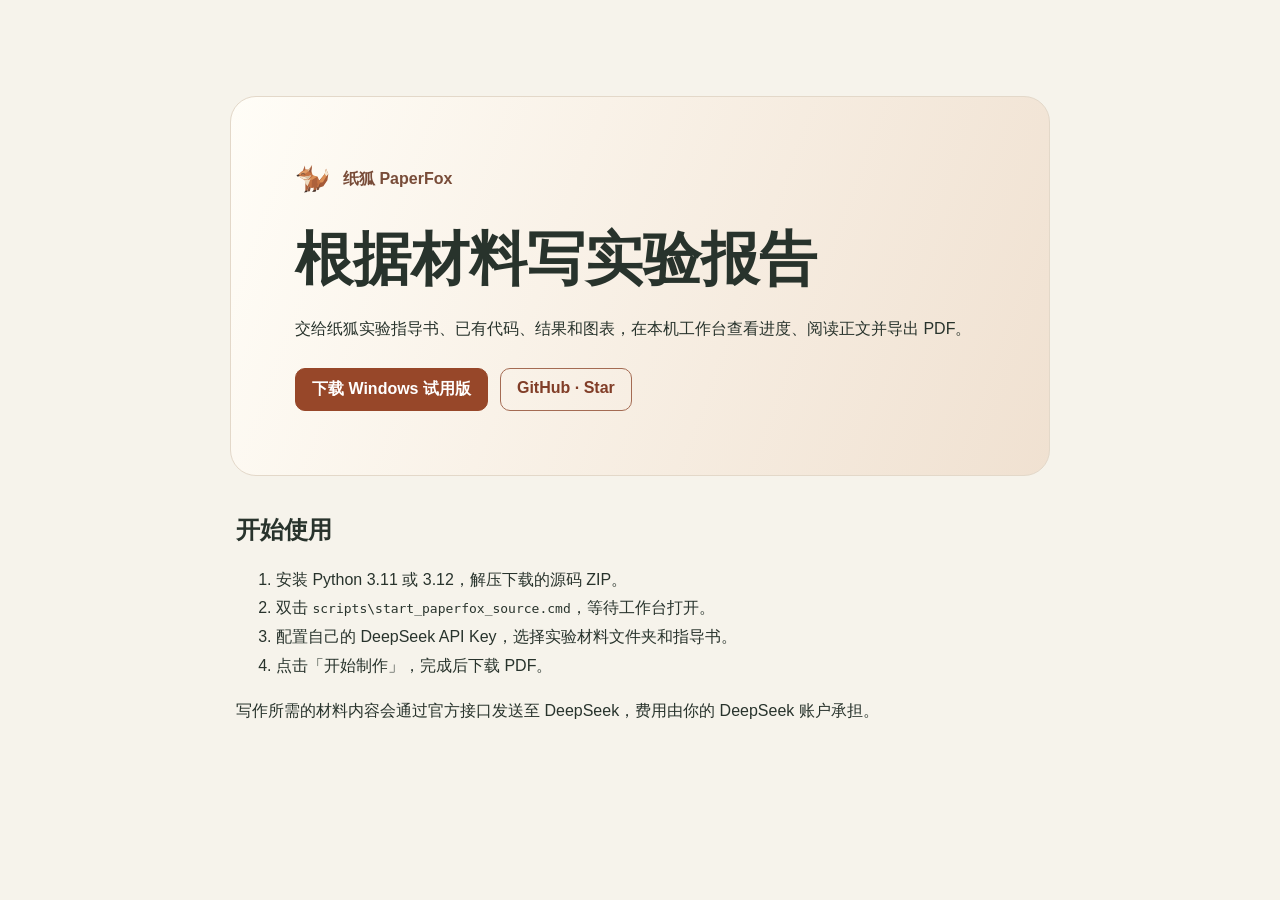
==== docs/index.html @ 43dbe195 "Publish PaperFox Windows preview" ====
<!doctype html>
<html lang="zh-CN">
<head>
  <meta charset="utf-8">
  <meta name="viewport" content="width=device-width, initial-scale=1">
  <meta name="description" content="纸狐根据已有实验材料和指导书制作实验报告，并在 Windows 本机导出 PDF。">
  <title>纸狐 PaperFox · 根据材料写实验报告</title>
  <style>
    :root { color-scheme: light; font-family: "Segoe UI", "Microsoft YaHei", sans-serif; color: #28332c; background: #f6f3eb; }
    body { margin: 0; }
    main { max-width: 820px; margin: auto; padding: clamp(30px, 8vw, 96px) 24px; }
    header { padding: clamp(24px, 6vw, 64px); background: linear-gradient(110deg, #fffdf7, #f0e1d1); border: 1px solid #e3d8c9; border-radius: 26px; }
    .brand { display: flex; align-items: center; gap: 12px; color: #784c38; font-weight: 700; }
    h1 { font-size: clamp(32px, 6vw, 58px); margin: 24px 0 12px; }
    p, li { line-height: 1.8; }
    nav { display: flex; flex-wrap: wrap; gap: 12px; margin-top: 24px; }
    a { color: #813d27; }
    nav a { padding: 10px 16px; border: 1px solid #a46b53; border-radius: 10px; text-decoration: none; font-weight: 650; }
    nav a:first-child { background: #974729; border-color: #974729; color: white; }
    section { padding: 18px 6px; }
  </style>
</head>
<body>
  <main>
    <header>
      <div class="brand"><img src="paperfox.svg" alt="" width="36" height="36">纸狐 PaperFox</div>
      <h1>根据材料写实验报告</h1>
      <p>交给纸狐实验指导书、已有代码、结果和图表，在本机工作台查看进度、阅读正文并导出 PDF。</p>
      <nav aria-label="项目链接">
        <a href="https://github.com/ezalbxx/PaperFox/releases/latest">下载 Windows 试用版</a>
        <a href="https://github.com/ezalbxx/PaperFox">GitHub · Star</a>
      </nav>
    </header>
    <section>
      <h2>开始使用</h2>
      <ol>
        <li>安装 Python 3.11 或 3.12，解压下载的源码 ZIP。</li>
        <li>双击 <code>scripts\start_paperfox_source.cmd</code>，等待工作台打开。</li>
        <li>配置自己的 DeepSeek API Key，选择实验材料文件夹和指导书。</li>
        <li>点击「开始制作」，完成后下载 PDF。</li>
      </ol>
      <p>写作所需的材料内容会通过官方接口发送至 DeepSeek，费用由你的 DeepSeek 账户承担。</p>
    </section>
  </main>
</body>
</html>
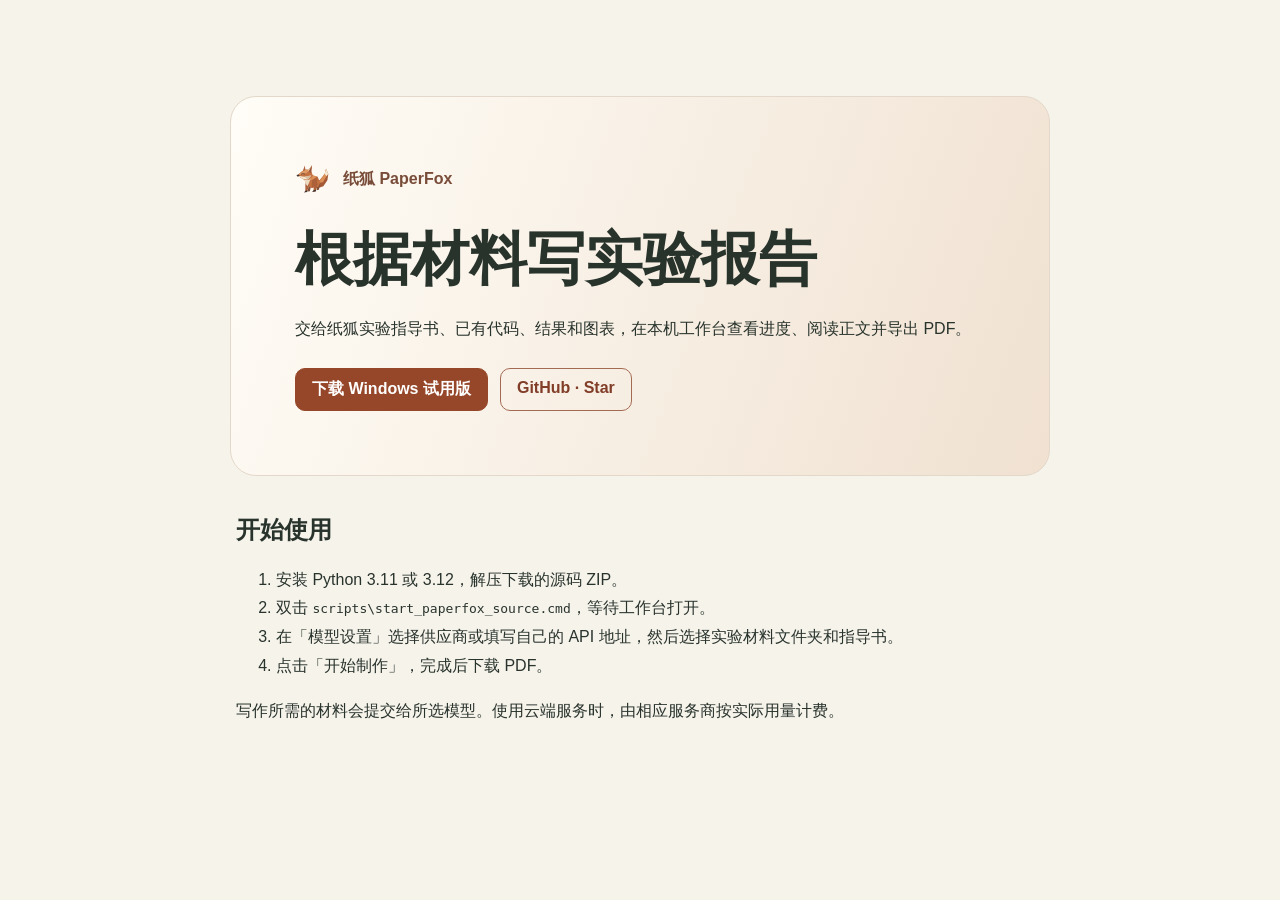
==== commit 45bc033c: "Configure cloud and local report model APIs" ====
--- a/docs/index.html
+++ b/docs/index.html
@@ -36,10 +36,10 @@
       <ol>
         <li>安装 Python 3.11 或 3.12，解压下载的源码 ZIP。</li>
         <li>双击 <code>scripts\start_paperfox_source.cmd</code>，等待工作台打开。</li>
-        <li>配置自己的 DeepSeek API Key，选择实验材料文件夹和指导书。</li>
+        <li>在「模型设置」选择供应商或填写自己的 API 地址，然后选择实验材料文件夹和指导书。</li>
         <li>点击「开始制作」，完成后下载 PDF。</li>
       </ol>
-      <p>写作所需的材料内容会通过官方接口发送至 DeepSeek，费用由你的 DeepSeek 账户承担。</p>
+      <p>写作所需的材料会提交给所选模型。使用云端服务时，由相应服务商按实际用量计费。</p>
     </section>
   </main>
 </body>
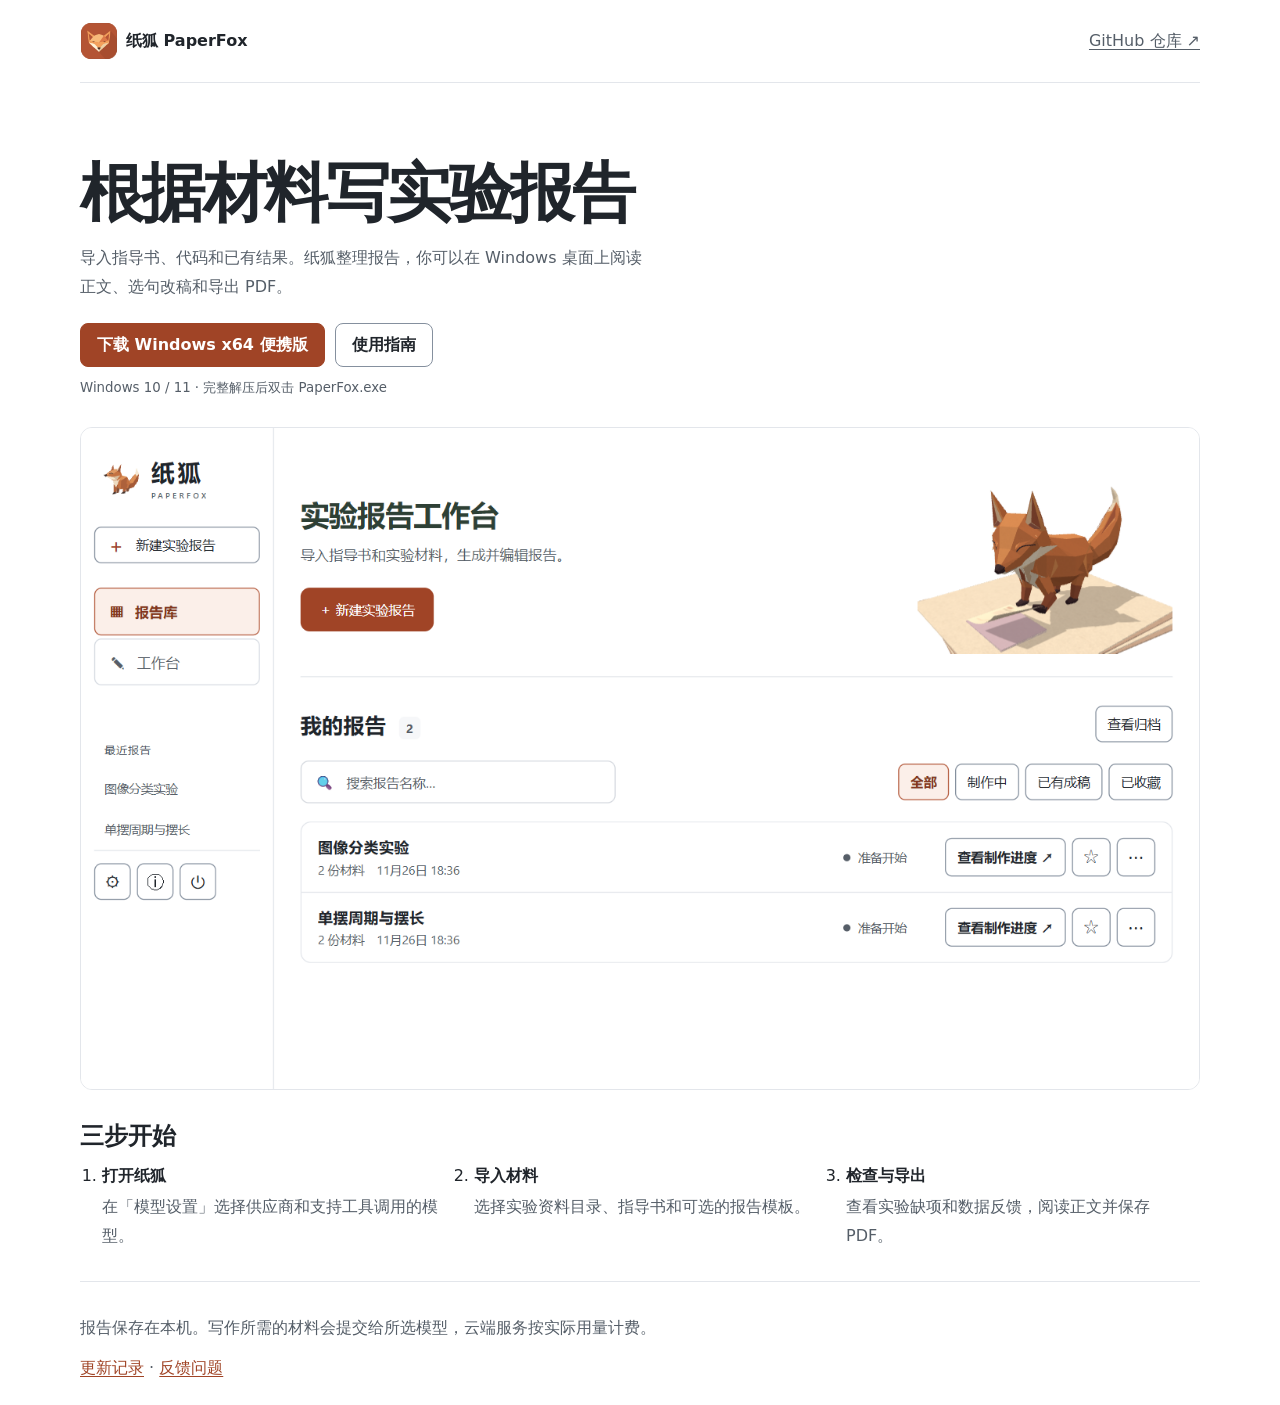
==== commit 63bd1d39: "Release PaperFox Windows desktop and refresh the GitHub homepage" ====
--- a/docs/index.html
+++ b/docs/index.html
@@ -3,44 +3,68 @@
 <head>
   <meta charset="utf-8">
   <meta name="viewport" content="width=device-width, initial-scale=1">
-  <meta name="description" content="纸狐根据已有实验材料和指导书制作实验报告，并在 Windows 本机导出 PDF。">
-  <title>纸狐 PaperFox · 根据材料写实验报告</title>
+  <meta name="description" content="纸狐根据实验指导书、代码和结果写实验报告。下载 Windows 桌面版，在本机阅读、改稿和导出 PDF。">
+  <meta property="og:title" content="纸狐 PaperFox · 实验报告工作台">
+  <meta property="og:image" content="https://ezalbxx.github.io/PaperFox/assets/workbench.png">
+  <link rel="icon" href="assets/paperfox-icon.png">
+  <title>纸狐 PaperFox · 实验报告工作台</title>
   <style>
-    :root { color-scheme: light; font-family: "Segoe UI", "Microsoft YaHei", sans-serif; color: #28332c; background: #f6f3eb; }
+    :root { color-scheme: light; font-family: "Segoe UI", "Microsoft YaHei", system-ui, sans-serif; color: #20252b; background: #fff; --accent: #a04426; --muted: #555e68; --line: #e3e6eb; }
+    * { box-sizing: border-box; }
     body { margin: 0; }
-    main { max-width: 820px; margin: auto; padding: clamp(30px, 8vw, 96px) 24px; }
-    header { padding: clamp(24px, 6vw, 64px); background: linear-gradient(110deg, #fffdf7, #f0e1d1); border: 1px solid #e3d8c9; border-radius: 26px; }
-    .brand { display: flex; align-items: center; gap: 12px; color: #784c38; font-weight: 700; }
-    h1 { font-size: clamp(32px, 6vw, 58px); margin: 24px 0 12px; }
-    p, li { line-height: 1.8; }
-    nav { display: flex; flex-wrap: wrap; gap: 12px; margin-top: 24px; }
-    a { color: #813d27; }
-    nav a { padding: 10px 16px; border: 1px solid #a46b53; border-radius: 10px; text-decoration: none; font-weight: 650; }
-    nav a:first-child { background: #974729; border-color: #974729; color: white; }
-    section { padding: 18px 6px; }
+    main { width: min(100% - 40px, 1120px); margin: auto; }
+    a { color: var(--accent); text-underline-offset: 3px; }
+    a:focus-visible { outline: 2px solid var(--accent); outline-offset: 4px; }
+    p { line-height: 1.8; }
+    .site-header { display: flex; align-items: center; justify-content: space-between; gap: 12px; padding: 22px 0; border-bottom: 1px solid var(--line); }
+    .brand { display: flex; align-items: center; gap: 8px; font-weight: 700; }
+    .site-header a { color: var(--muted); }
+    .hero { padding: clamp(36px, 6vw, 72px) 0 30px; }
+    h1 { margin: 0 0 12px; font-size: clamp(34px, 6vw, 64px); line-height: 1.2; letter-spacing: -.04em; }
+    .hero p { margin: 0 0 22px; max-width: 36em; color: var(--muted); }
+    .actions { display: flex; flex-wrap: wrap; gap: 10px; margin-bottom: 10px; }
+    .actions a { display: inline-flex; align-items: center; min-height: 44px; padding: 8px 16px; border: 1px solid #85909e; border-radius: 8px; color: #20252b; text-decoration: none; font-weight: 650; }
+    .actions a:first-child { background: var(--accent); border-color: var(--accent); color: white; }
+    .actions a:hover { text-decoration: underline; }
+    small { color: var(--muted); }
+    .preview { display: block; width: 100%; height: auto; border: 1px solid var(--line); border-radius: 12px; }
+    section { padding: 30px 0; }
+    h2 { margin: 0 0 14px; font-size: 24px; }
+    ol { display: grid; grid-template-columns: repeat(3,minmax(0,1fr)); gap: 18px; margin: 0; padding: 0 0 0 22px; }
+    li { padding-right: 14px; }
+    li p { margin: 6px 0 0; color: var(--muted); }
+    footer { border-top: 1px solid var(--line); padding: 16px 0 26px; color: var(--muted); }
+    @media (max-width: 650px) { ol { grid-template-columns: 1fr; } }
   </style>
 </head>
 <body>
-  <main>
-    <header>
-      <div class="brand"><img src="paperfox.svg" alt="" width="36" height="36">纸狐 PaperFox</div>
-      <h1>根据材料写实验报告</h1>
-      <p>交给纸狐实验指导书、已有代码、结果和图表，在本机工作台查看进度、阅读正文并导出 PDF。</p>
-      <nav aria-label="项目链接">
-        <a href="https://github.com/ezalbxx/PaperFox/releases/latest">下载 Windows 试用版</a>
-        <a href="https://github.com/ezalbxx/PaperFox">GitHub · Star</a>
-      </nav>
-    </header>
-    <section>
-      <h2>开始使用</h2>
-      <ol>
-        <li>安装 Python 3.11 或 3.12，解压下载的源码 ZIP。</li>
-        <li>双击 <code>scripts\start_paperfox_source.cmd</code>，等待工作台打开。</li>
-        <li>在「模型设置」选择供应商或填写自己的 API 地址，然后选择实验材料文件夹和指导书。</li>
-        <li>点击「开始制作」，完成后下载 PDF。</li>
-      </ol>
-      <p>写作所需的材料会提交给所选模型。使用云端服务时，由相应服务商按实际用量计费。</p>
-    </section>
-  </main>
+<main>
+  <header class="site-header">
+    <div class="brand"><img src="assets/paperfox-icon.png" width="38" height="38" alt="">纸狐 PaperFox</div>
+    <a href="https://github.com/ezalbxx/PaperFox">GitHub 仓库 ↗</a>
+  </header>
+  <div class="hero">
+    <h1>根据材料写实验报告</h1>
+    <p>导入指导书、代码和已有结果。纸狐整理报告，你可以在 Windows 桌面上阅读正文、选句改稿和导出 PDF。</p>
+    <div class="actions">
+      <a href="https://github.com/ezalbxx/PaperFox/releases/latest/download/PaperFox-Windows-x64.zip">下载 Windows x64 便携版</a>
+      <a href="https://github.com/ezalbxx/PaperFox/blob/main/docs/guide.md">使用指南</a>
+    </div>
+    <small>Windows 10 / 11 · 完整解压后双击 PaperFox.exe</small>
+  </div>
+  <img class="preview" src="assets/workbench.png" alt="纸狐工作台的报告库，包含两个示例项目和右侧的 3D 折纸狐狸" width="1430" height="845">
+  <section aria-labelledby="getting-started">
+    <h2 id="getting-started">三步开始</h2>
+    <ol>
+      <li><strong>打开纸狐</strong><p>在「模型设置」选择供应商和支持工具调用的模型。</p></li>
+      <li><strong>导入材料</strong><p>选择实验资料目录、指导书和可选的报告模板。</p></li>
+      <li><strong>检查与导出</strong><p>查看实验缺项和数据反馈，阅读正文并保存 PDF。</p></li>
+    </ol>
+  </section>
+  <footer>
+    <p>报告保存在本机。写作所需的材料会提交给所选模型，云端服务按实际用量计费。</p>
+    <a href="https://github.com/ezalbxx/PaperFox/releases">更新记录</a> · <a href="https://github.com/ezalbxx/PaperFox/issues">反馈问题</a>
+  </footer>
+</main>
 </body>
 </html>
